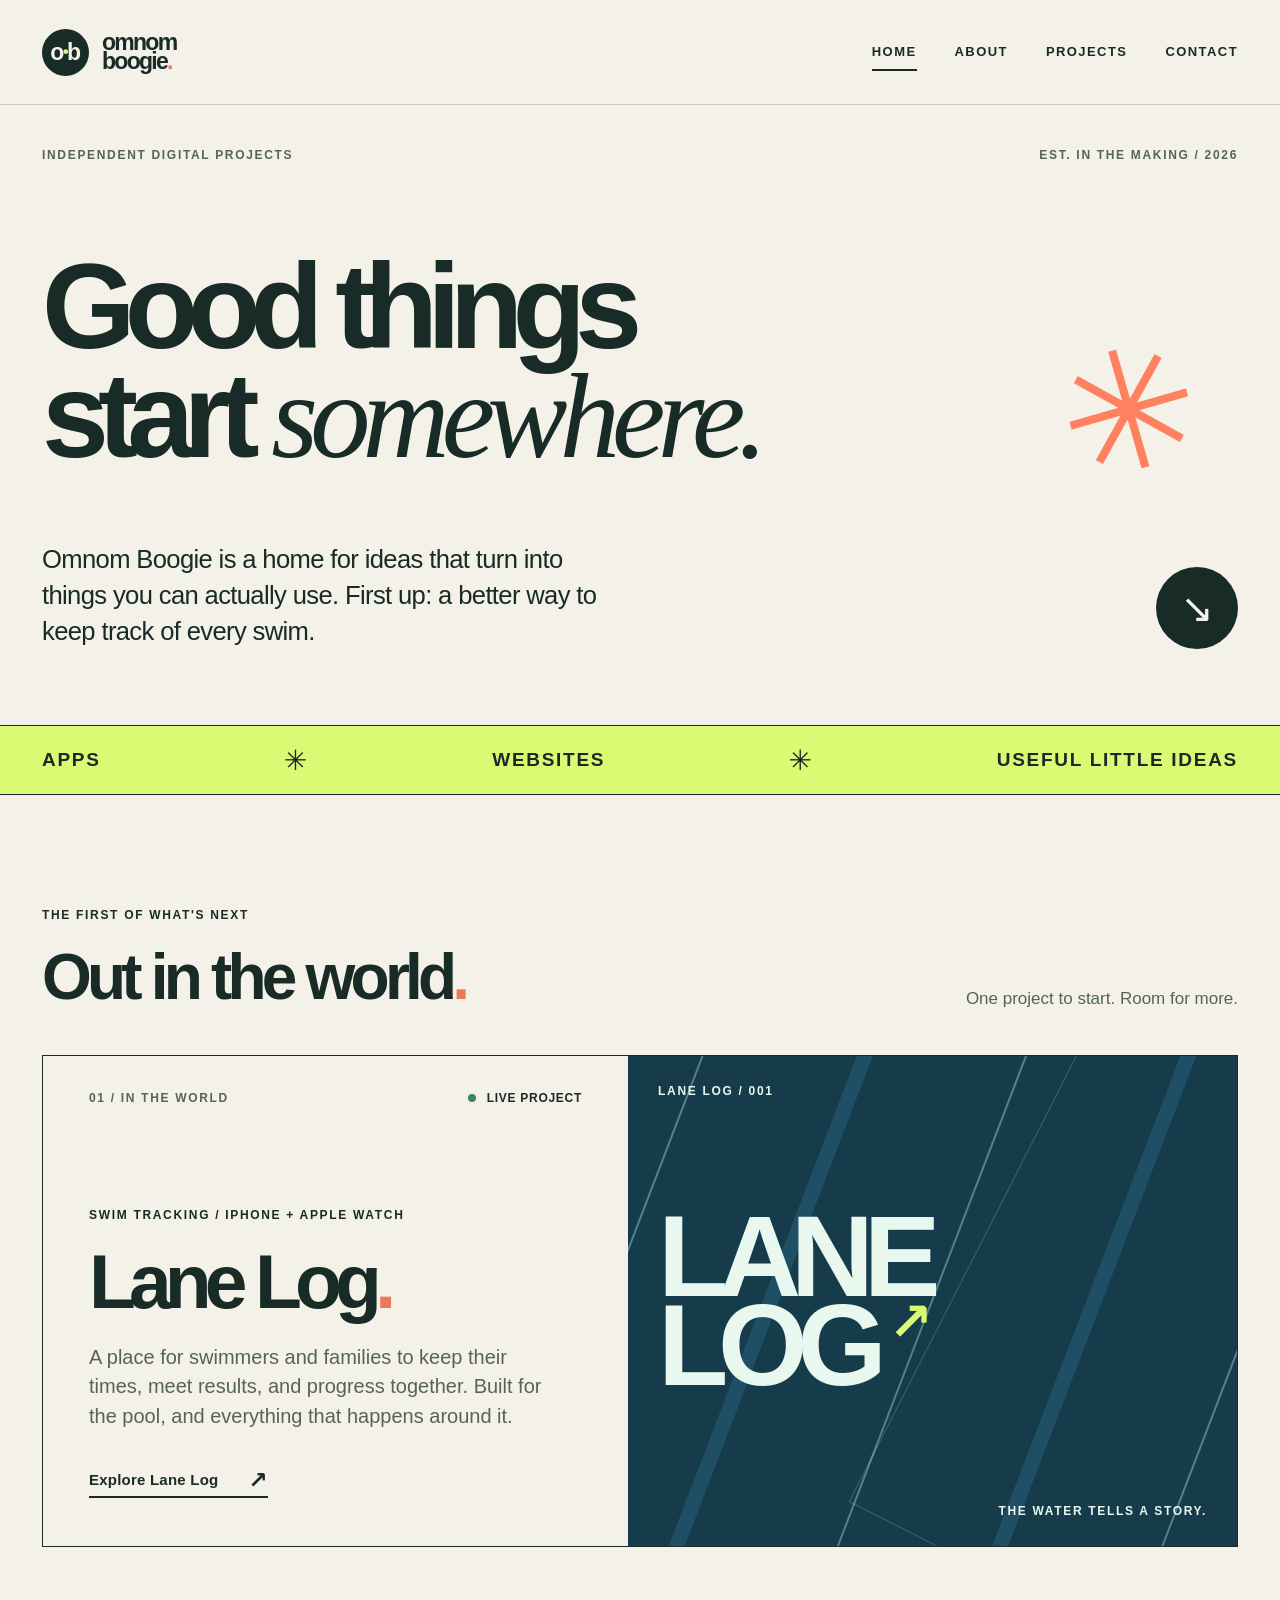
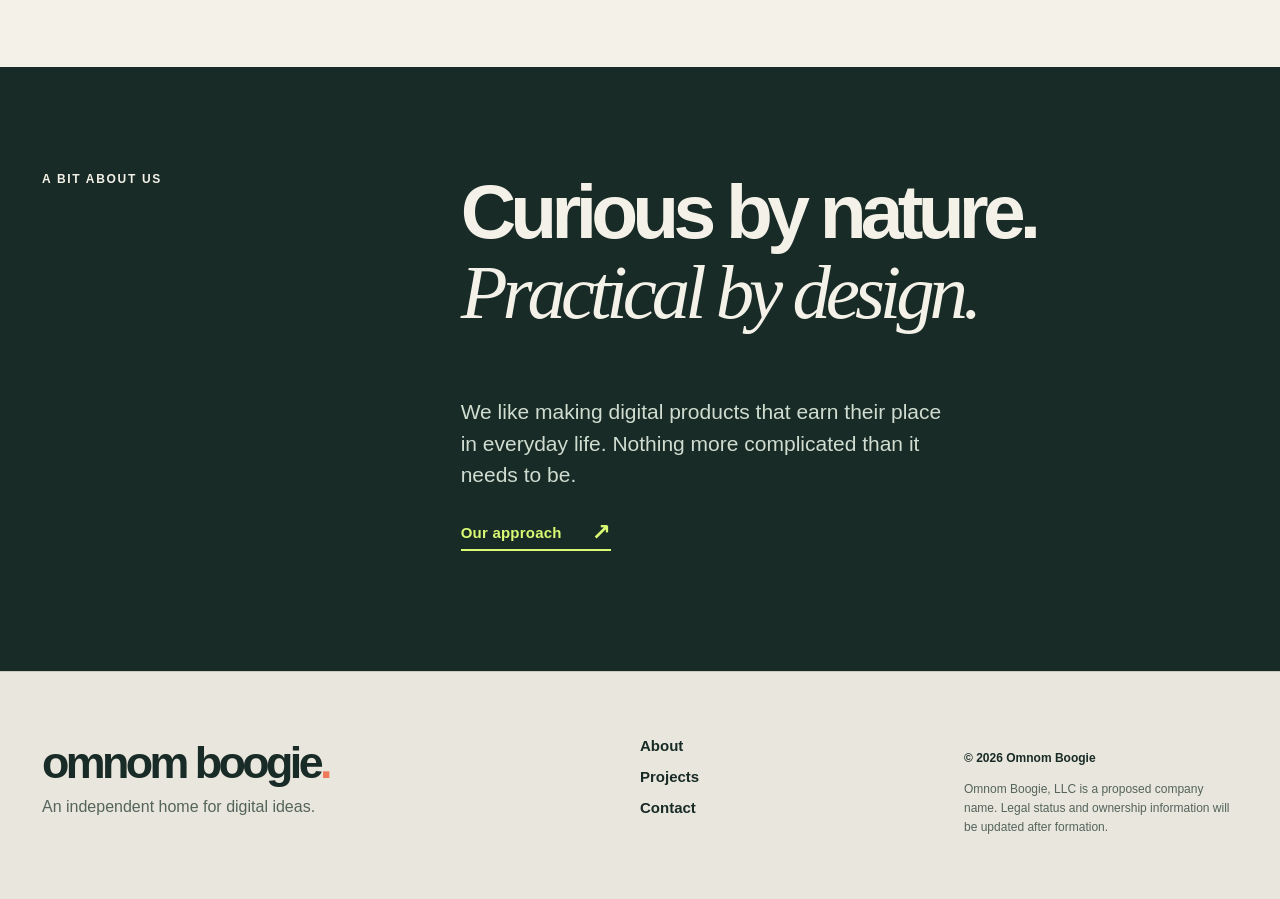
==== index.html @ baf91707 "Add files via upload" ====
<!doctype html>
<html lang="en"><head><meta charset="utf-8"><meta name="viewport" content="width=device-width, initial-scale=1"><meta name="theme-color" content="#f4f1e9"><meta name="description" content="Meet Omnom Boogie, an independent home for digital projects, starting with Lane Log."><title>Omnom Boogie — Independent digital projects</title><link rel="stylesheet" href="styles.css"><script src="site.js" defer></script></head><body><a class="skip" href="#main">Skip to content</a><header class="site-header"><div class="shell header-bar"><a class="brand" href="index.html" aria-label="Omnom Boogie home"><span class="brand-glyph" aria-hidden="true">o<span>•</span>b</span><span class="brand-name">omnom<br>boogie<span class="brand-dot">.</span></span></a><button class="menu-button" type="button" aria-controls="main-nav" aria-expanded="false">Menu <span aria-hidden="true">+</span></button><nav class="nav" id="main-nav" aria-label="Main navigation"><a href="index.html" aria-current="page">Home</a><a href="about.html">About</a><a href="projects.html">Projects</a><a href="contact.html">Contact</a></nav></div></header><main id="main"><section class="home-hero shell"><div class="hero-topline"><span>INDEPENDENT DIGITAL PROJECTS</span><span>EST. IN THE MAKING / 2026</span></div><div class="hero-title"><h1>Good things<br>start <em>somewhere.</em></h1><div class="hero-star" aria-hidden="true">✳</div></div><div class="hero-bottom"><p>Omnom Boogie is a home for ideas that turn into things you can actually use. First up: a better way to keep track of every swim.</p><a class="round-link" href="projects.html" aria-label="See our projects"><span aria-hidden="true">↘</span></a></div></section><section class="ticker" aria-label="What we make"><div class="shell"><span>APPS</span><span class="ticker-mark">✳</span><span>WEBSITES</span><span class="ticker-mark">✳</span><span>USEFUL LITTLE IDEAS</span></div></section><section class="section shell" id="work"><div class="section-heading"><div><p class="small-label">THE FIRST OF WHAT'S NEXT</p><h2>Out in the world<span class="period">.</span></h2></div><p>One project to start. Room for more.</p></div><article class="feature"><div class="feature-copy"><div class="feature-top"><span class="index">01 / IN THE WORLD</span><span class="status"><span class="status-dot"></span> Live project</span></div><div><p class="small-label">SWIM TRACKING / IPHONE + APPLE WATCH</p><h3>Lane Log<span class="period">.</span></h3><p class="feature-description">A place for swimmers and families to keep their times, meet results, and progress together. Built for the pool, and everything that happens around it.</p><a class="arrow-link" href="https://www.mylanelog.com/" target="_blank" rel="noopener noreferrer">Explore Lane Log <span aria-hidden="true">↗</span></a></div></div><div class="lane-art" role="img" aria-label="Graphic placeholder for Lane Log branding, to be replaced by the approved artwork"><span class="art-top">LANE LOG / 001</span><div class="lane-stripes" aria-hidden="true"><i></i><i></i><i></i><i></i><i></i></div><div class="lane-art-title">LANE<br>LOG<span>↗</span></div><span class="art-bottom">THE WATER TELLS A STORY.</span></div></article></section><section class="outro"><div class="shell outro-layout"><p class="small-label">A BIT ABOUT US</p><h2>Curious by nature.<br><em>Practical by design.</em></h2><div><p>We like making digital products that earn their place in everyday life. Nothing more complicated than it needs to be.</p><a class="arrow-link" href="about.html">Our approach <span aria-hidden="true">↗</span></a></div></div></section></main><footer class="site-footer"><div class="shell footer-grid"><div><p class="footer-wordmark">omnom boogie<span>.</span></p><p class="footer-small">An independent home for digital ideas.</p></div><div class="footer-links"><a href="about.html">About</a><a href="projects.html">Projects</a><a href="contact.html">Contact</a></div><div class="footer-meta"><p>© <span data-year>2026</span> Omnom Boogie</p><p>Omnom Boogie, LLC is a proposed company name. Legal status and ownership information will be updated after formation.</p></div></div></footer></body></html>
---- styles.css ----
/* Omnom Boogie / editorial system. No external fonts, dependencies, trackers, or services. */
:root{--bg:#f4f1e9;--ink:#182b26;--muted:#54645a;--acid:#dbfa74;--orange:#ff8160;--line:#c9c9bc;--sea:#163b4b}*{box-sizing:border-box}html{scroll-behavior:smooth}body{margin:0;background:var(--bg);color:var(--ink);font-family:Arial,Helvetica,system-ui,sans-serif;-webkit-font-smoothing:antialiased}a{color:inherit;text-decoration:none}button{font:inherit}a:focus-visible,button:focus-visible{outline:3px solid #b14d31;outline-offset:5px}.shell{width:min(1280px,calc(100% - 84px));margin:auto}.skip{position:absolute;left:-9999px;top:0;background:var(--acid);z-index:100;padding:12px}.skip:focus{left:12px}.site-header{border-bottom:1px solid var(--line)}.header-bar{min-height:104px;display:flex;align-items:center;justify-content:space-between}.brand{display:flex;align-items:center;gap:13px}.brand-glyph{width:47px;height:47px;display:flex;align-items:center;justify-content:center;position:relative;background:var(--ink);border-radius:50%;color:var(--bg);font-size:23px;font-weight:900;letter-spacing:-.19em;padding-right:4px}.brand-glyph span{font-size:16px;color:var(--acid);margin:0 3px}.brand-name{font-size:23px;line-height:.81;letter-spacing:-.075em;font-weight:900}.brand-dot,.period{color:#ed795a}.nav{display:flex;align-items:center;gap:38px}.nav a{font-size:13px;text-transform:uppercase;letter-spacing:.11em;font-weight:800;padding:10px 0;border-bottom:2px solid transparent}.nav a:hover,.nav a[aria-current=page]{border-color:var(--ink)}.menu-button{display:none}.small-label,.index,.hero-topline,.art-top,.art-bottom{font-size:12px;letter-spacing:.14em;font-weight:800;text-transform:uppercase}.small-label{margin:0 0 23px}.index{color:var(--muted)}.home-hero{padding:43px 0 76px}.hero-topline{display:flex;justify-content:space-between;gap:10px;color:var(--muted)}.hero-title{display:flex;position:relative;align-items:end;justify-content:space-between;margin:90px 0 70px}.hero-title h1{font-weight:900;font-size:clamp(64px,9.4vw,156px);letter-spacing:-.09em;line-height:.91;margin:0}.hero-title em,.inner-hero em,.outro em,.quote-band em{font-family:Georgia,'Times New Roman',serif;font-weight:400;letter-spacing:-.065em}.hero-star{font-size:clamp(95px,13vw,210px);color:var(--orange);transform:rotate(-16deg);line-height:.7;padding:0 3vw 7px 0}.hero-bottom{display:flex;justify-content:space-between;align-items:end;gap:36px}.hero-bottom p{max-width:590px;font-size:clamp(18px,2vw,26px);letter-spacing:-.025em;line-height:1.4;margin:0}.round-link{background:var(--ink);color:var(--bg);border-radius:50%;width:82px;height:82px;display:grid;place-items:center;font-size:40px;flex:none;transition:transform .2s}.round-link:hover{transform:rotate(-45deg)}.ticker{background:var(--acid);border-block:1px solid var(--ink)}.ticker .shell{display:flex;align-items:center;justify-content:space-between;gap:20px;padding:23px 0;font-size:clamp(12px,1.5vw,19px);letter-spacing:.09em;font-weight:900}.ticker-mark{font-size:28px;line-height:.7}.section{padding-top:113px;padding-bottom:120px}.section-heading{display:flex;justify-content:space-between;align-items:end;margin-bottom:46px;gap:32px}.section-heading h2,.split-copy h2,.contact-layout h2{font-size:clamp(42px,5vw,74px);line-height:1;letter-spacing:-.075em;margin:0;font-weight:900}.section-heading>p{color:var(--muted);font-size:17px;margin:0}.feature{display:grid;grid-template-columns:49% 51%;border:1px solid var(--ink);min-height:490px}.feature-copy{display:flex;flex-direction:column;justify-content:space-between;padding:35px 46px 48px}.feature-top{display:flex;justify-content:space-between;gap:15px;align-items:center}.status{font-size:12px;font-weight:800;text-transform:uppercase;letter-spacing:.06em;white-space:nowrap}.status-dot{display:inline-block;width:8px;height:8px;border-radius:50%;background:#3d8460;margin-right:7px}.feature h3{font-size:clamp(58px,6vw,95px);letter-spacing:-.09em;line-height:.96;margin:0}.feature-description{max-width:460px;color:var(--muted);font-size:20px;line-height:1.48;margin:24px 0 40px}.arrow-link{display:inline-flex;align-items:center;gap:30px;font-size:15px;font-weight:900;letter-spacing:.015em;padding-bottom:8px;border-bottom:2px solid currentColor}.arrow-link span{font-size:23px;line-height:.7}.arrow-link:hover{gap:38px}.lane-art{position:relative;background:var(--sea);color:#e9f8ee;overflow:hidden;min-height:490px;padding:28px 30px;display:flex;flex-direction:column;justify-content:space-between}.lane-art:after{content:'';position:absolute;top:-30%;right:-35%;width:75%;height:150%;border:1px solid #ffffff30;transform:rotate(27deg)}.art-top,.art-bottom{z-index:2;position:relative}.art-bottom{align-self:flex-end}.lane-stripes{position:absolute;inset:-100px -70px;transform:rotate(21deg);display:flex;justify-content:space-around}.lane-stripes i{width:2px;background:#9acdd777}.lane-stripes i:nth-child(2),.lane-stripes i:nth-child(4){width:15px;background:#29637b88}.lane-art-title{font-weight:900;position:relative;z-index:2;line-height:.78;font-size:clamp(80px,9vw,160px);letter-spacing:-.09em}.lane-art-title span{font-size:.46em;vertical-align:top;color:var(--acid);margin-left:12px}.outro{background:var(--ink);color:var(--bg);padding:105px 0 120px}.outro-layout{display:grid;grid-template-columns:1fr 2fr;gap:30px}.outro-layout>h2{grid-column:2;font-size:clamp(46px,6vw,90px);letter-spacing:-.075em;line-height:1.04;margin:0}.outro-layout>div{grid-column:2;max-width:490px;margin-top:12px}.outro-layout>div p{font-size:21px;line-height:1.5;color:#d0dcd0}.outro-layout .arrow-link{color:var(--acid);margin-top:12px}.inner-hero{padding:104px 0 112px}.inner-hero h1{font-size:clamp(64px,8.2vw,134px);letter-spacing:-.09em;line-height:.99;margin:0;max-width:1100px}.inner-lead{font-size:clamp(21px,2.2vw,30px);line-height:1.4;max-width:750px;margin:52px 0 0;color:var(--muted)}.rule-top{border-top:1px solid var(--line)}.split-copy{display:grid;grid-template-columns:1fr 1fr;gap:80px}.split-copy h2{margin-top:35px}.prose p,.contact-body>p{font-size:22px;line-height:1.55;margin:0 0 26px}.quote-band{background:var(--acid);padding:100px 0}.quote-band .shell{display:flex;align-items:end;justify-content:space-between;gap:25px}.quote-band p{font-size:clamp(42px,6.5vw,95px);font-weight:900;line-height:1.05;letter-spacing:-.07em;margin:0}.next-note{display:flex;justify-content:space-between;gap:30px;padding:43px 0 0}.next-note p{font-size:19px;line-height:1.45;max-width:550px;margin:0;color:var(--muted)}.contact-layout{display:grid;grid-template-columns:1fr 1fr;gap:80px}.contact-layout h2{margin-top:40px}.support-block{border-top:1px solid var(--line);margin-top:70px;padding-top:35px}.support-block p{font-size:18px;line-height:1.55;color:var(--muted);max-width:460px}.site-footer{background:#e9e6dd;padding:65px 0 50px;border-top:1px solid var(--line)}.footer-grid{display:grid;grid-template-columns:2fr 1fr 1fr;gap:50px}.footer-wordmark{font-size:clamp(32px,3.5vw,50px);font-weight:900;letter-spacing:-.08em;margin:0}.footer-wordmark span{color:#ed795a}.footer-small{color:var(--muted);margin-top:10px}.footer-links{display:flex;flex-direction:column;gap:14px;font-size:15px;font-weight:800}.footer-links a:hover{text-decoration:underline}.footer-meta{font-size:12px;color:var(--muted);line-height:1.6}.footer-meta p:first-child{color:var(--ink);font-weight:800}@media(max-width:900px){.shell{width:calc(100% - 44px)}.hero-title{margin:75px 0 55px}.hero-star{font-size:100px}.feature{grid-template-columns:1fr}.lane-art{min-height:410px}.feature-copy{min-height:380px}.split-copy,.contact-layout{gap:35px}}@media(max-width:650px){.header-bar{min-height:78px;flex-wrap:wrap}.brand-glyph{width:36px;height:36px;font-size:18px}.brand-name{font-size:19px}.menu-button{display:flex;gap:12px;align-items:center;background:transparent;border:1px solid var(--line);border-radius:0;padding:10px 12px;font-size:13px;text-transform:uppercase;letter-spacing:.1em;font-weight:800}.nav{display:none;flex-basis:100%;flex-direction:column;align-items:stretch;gap:0;padding:5px 0 20px}.nav.open{display:flex}.nav a{padding:14px 0;border-bottom:1px solid var(--line)}.hero-topline{font-size:9px}.home-hero{padding:30px 0 52px}.hero-title{margin:72px 0 42px}.hero-title h1{font-size:clamp(54px,12.2vw,85px)}.hero-star{font-size:65px;position:absolute;right:0;top:-58px}.hero-bottom p{font-size:18px}.round-link{width:55px;height:55px;font-size:29px}.ticker .shell{gap:8px;padding:17px 0;font-size:9px}.ticker-mark{font-size:18px}.section{padding:75px 0 80px}.section-heading{display:block;margin-bottom:30px}.section-heading>p{margin-top:15px}.feature-copy{padding:27px 25px;min-height:390px}.feature-top{gap:8px}.index,.status,.small-label{font-size:10px}.feature h3{font-size:67px}.feature-description{font-size:18px}.lane-art{min-height:340px;padding:22px}.lane-art-title{font-size:90px}.outro{padding:70px 0 85px}.outro-layout{display:block}.outro-layout h2{margin:30px 0}.outro-layout>div p{font-size:18px}.inner-hero{padding:73px 0 85px}.inner-hero h1{font-size:clamp(53px,11vw,85px)}.inner-lead{margin-top:35px;font-size:20px}.split-copy,.contact-layout{display:block}.prose,.contact-body{margin-top:40px}.prose p,.contact-body>p{font-size:19px}.quote-band{padding:70px 0}.quote-band .shell{display:block}.quote-band .arrow-link{margin-top:30px}.next-note{display:block}.next-note p{margin-top:18px}.support-block{margin-top:42px}.footer-grid{grid-template-columns:1fr 1fr;gap:30px}.footer-grid>div:first-child{grid-column:1/-1}.footer-meta{grid-column:1/-1}}@media(prefers-reduced-motion:reduce){html{scroll-behavior:auto}*,*:before,*:after{transition:none!important}}
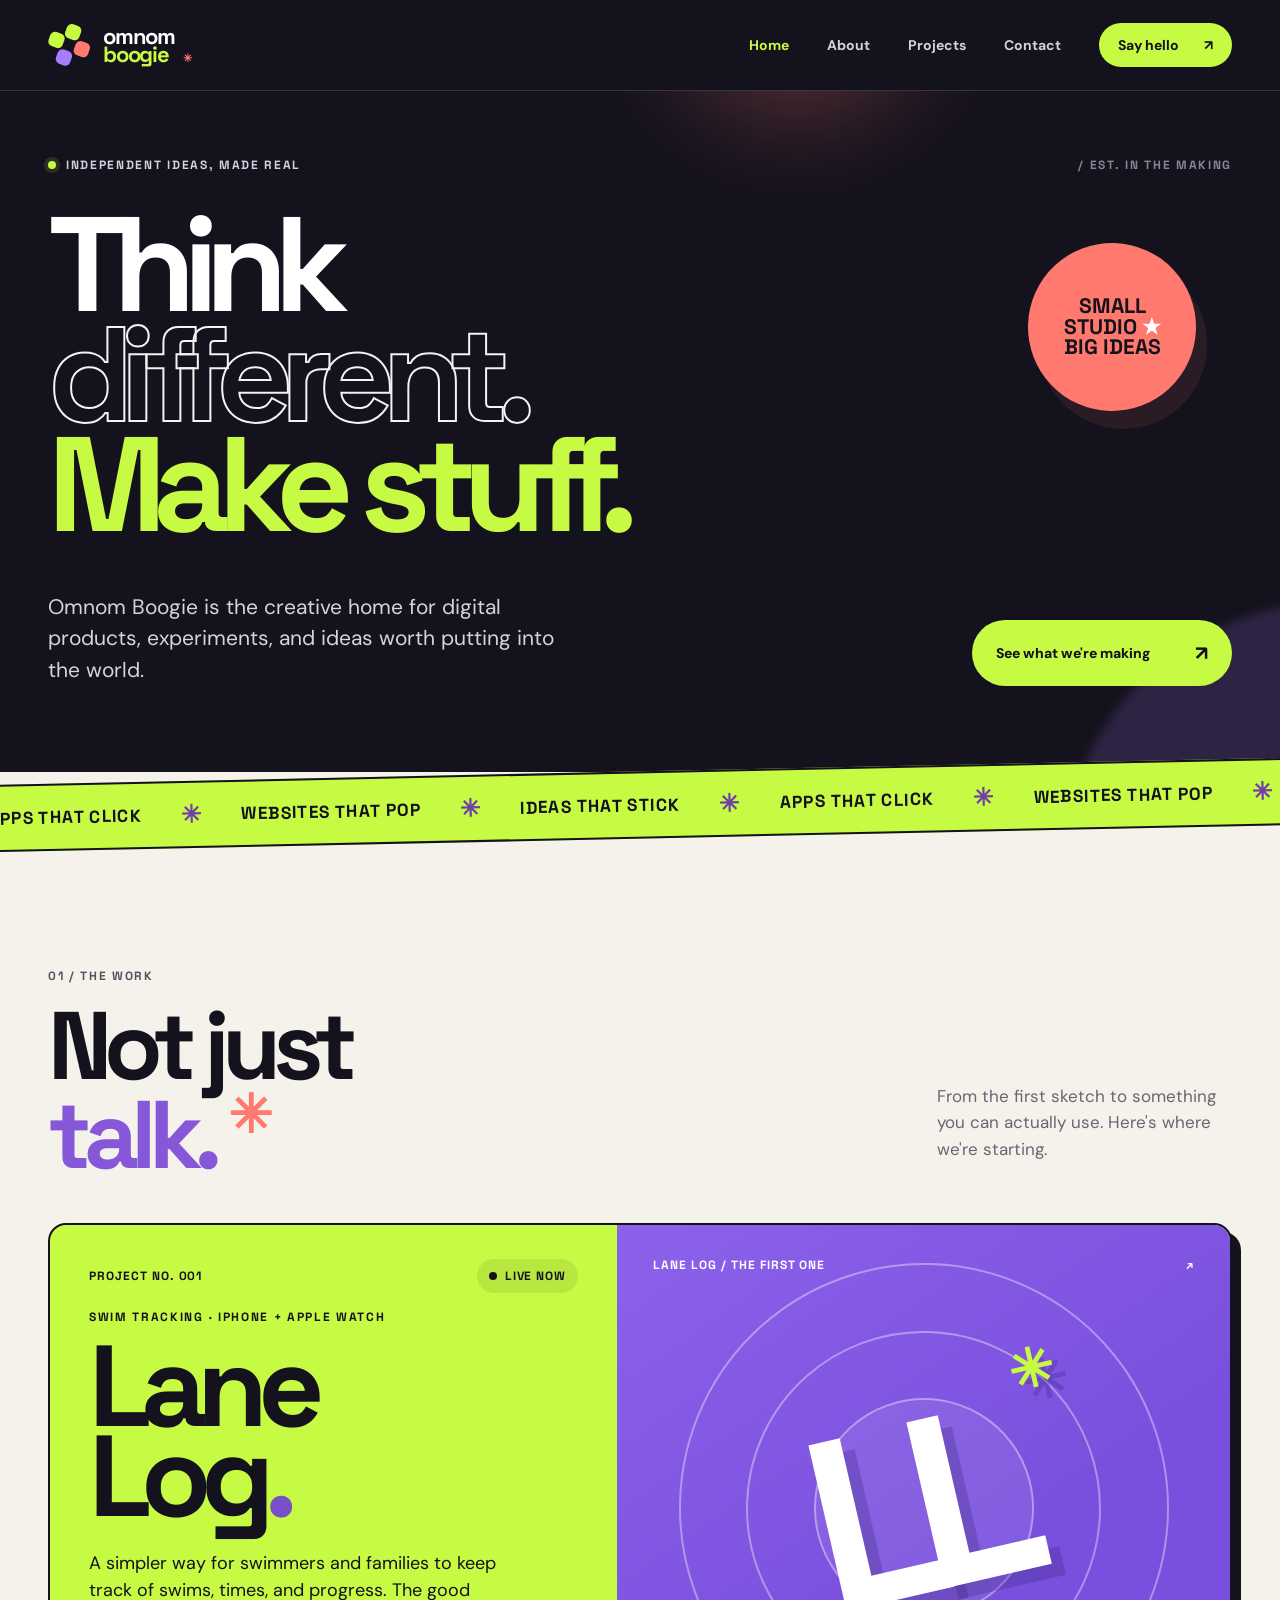
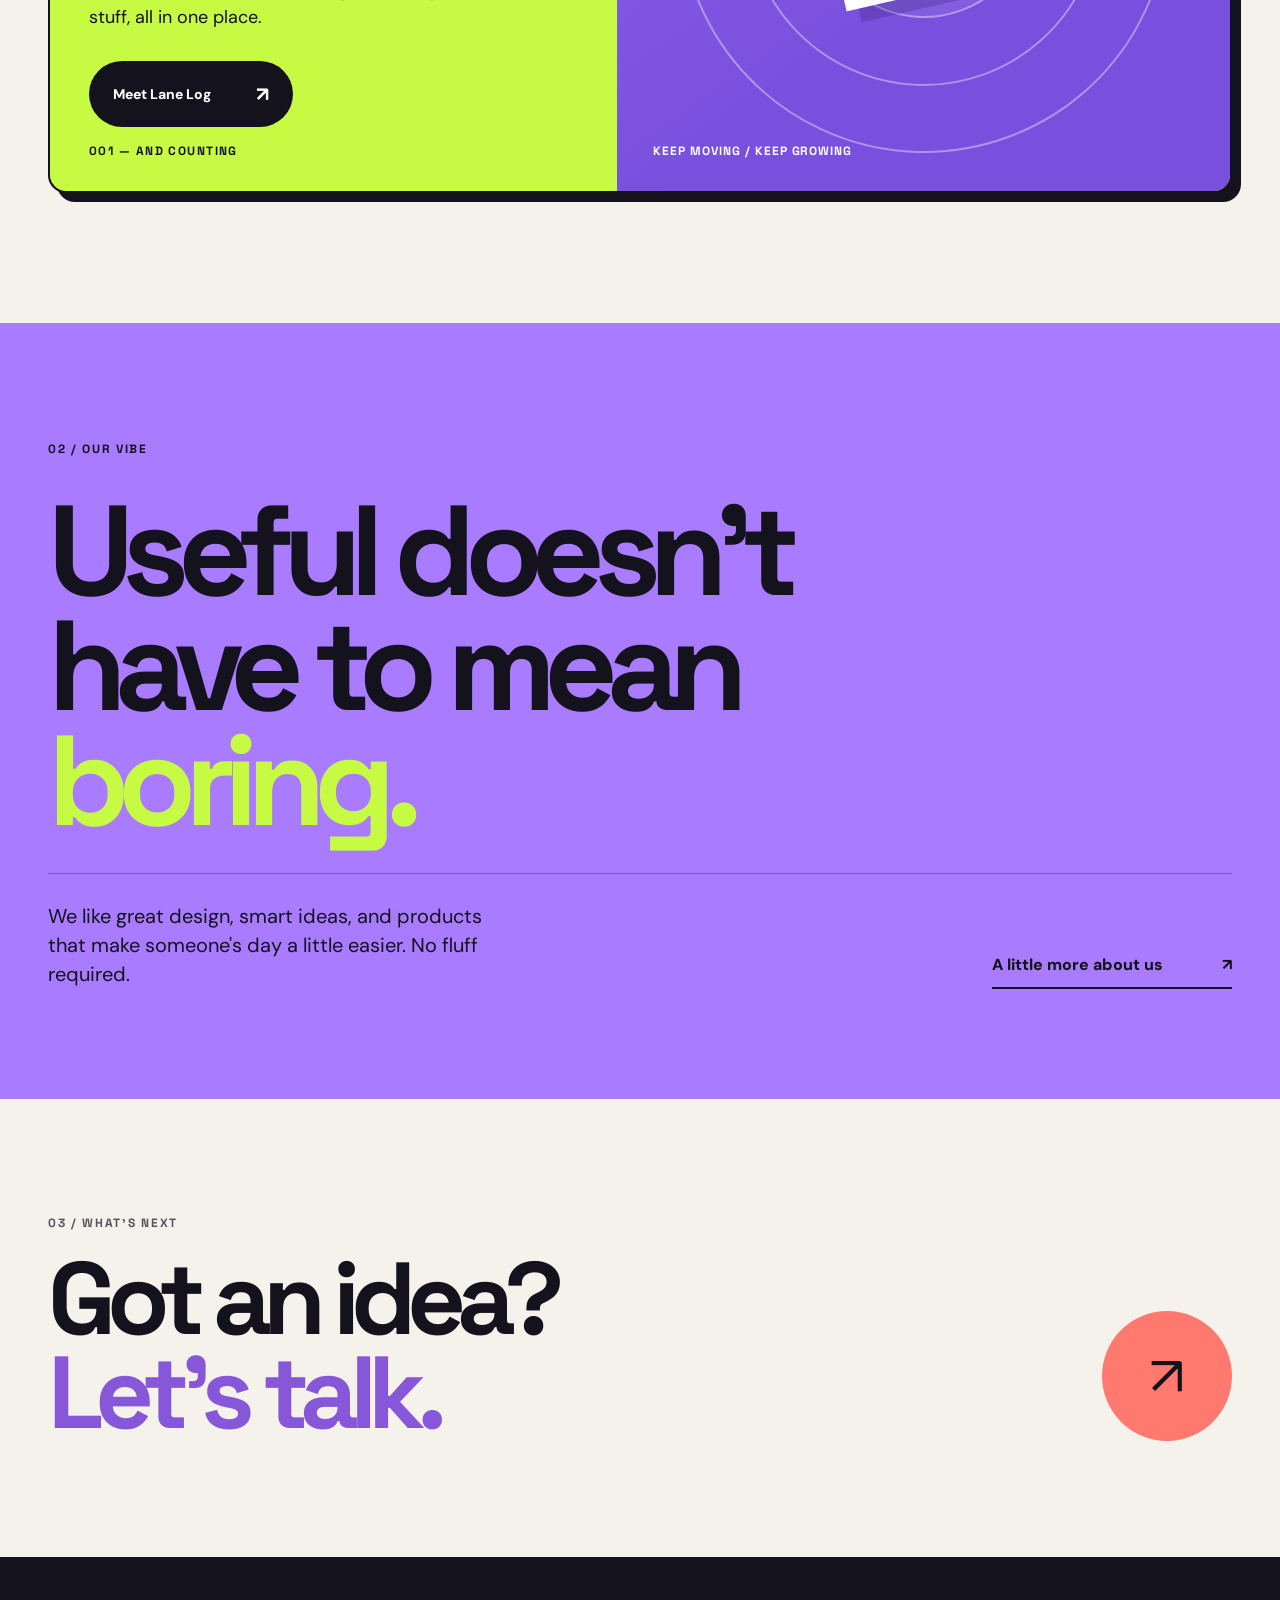
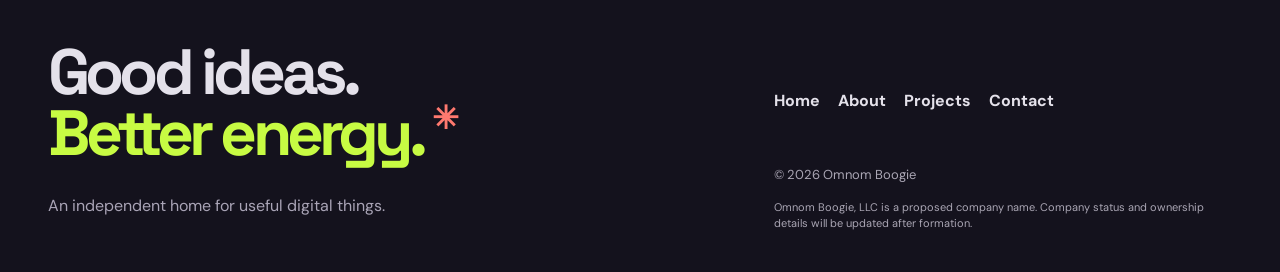
==== commit 0da0955d: "Add files via upload" ====
--- a/index.html
+++ b/index.html
@@ -1,2 +1,9 @@
 <!doctype html>
-<html lang="en"><head><meta charset="utf-8"><meta name="viewport" content="width=device-width, initial-scale=1"><meta name="theme-color" content="#f4f1e9"><meta name="description" content="Meet Omnom Boogie, an independent home for digital projects, starting with Lane Log."><title>Omnom Boogie — Independent digital projects</title><link rel="stylesheet" href="styles.css"><script src="site.js" defer></script></head><body><a class="skip" href="#main">Skip to content</a><header class="site-header"><div class="shell header-bar"><a class="brand" href="index.html" aria-label="Omnom Boogie home"><span class="brand-glyph" aria-hidden="true">o<span>•</span>b</span><span class="brand-name">omnom<br>boogie<span class="brand-dot">.</span></span></a><button class="menu-button" type="button" aria-controls="main-nav" aria-expanded="false">Menu <span aria-hidden="true">+</span></button><nav class="nav" id="main-nav" aria-label="Main navigation"><a href="index.html" aria-current="page">Home</a><a href="about.html">About</a><a href="projects.html">Projects</a><a href="contact.html">Contact</a></nav></div></header><main id="main"><section class="home-hero shell"><div class="hero-topline"><span>INDEPENDENT DIGITAL PROJECTS</span><span>EST. IN THE MAKING / 2026</span></div><div class="hero-title"><h1>Good things<br>start <em>somewhere.</em></h1><div class="hero-star" aria-hidden="true">✳</div></div><div class="hero-bottom"><p>Omnom Boogie is a home for ideas that turn into things you can actually use. First up: a better way to keep track of every swim.</p><a class="round-link" href="projects.html" aria-label="See our projects"><span aria-hidden="true">↘</span></a></div></section><section class="ticker" aria-label="What we make"><div class="shell"><span>APPS</span><span class="ticker-mark">✳</span><span>WEBSITES</span><span class="ticker-mark">✳</span><span>USEFUL LITTLE IDEAS</span></div></section><section class="section shell" id="work"><div class="section-heading"><div><p class="small-label">THE FIRST OF WHAT'S NEXT</p><h2>Out in the world<span class="period">.</span></h2></div><p>One project to start. Room for more.</p></div><article class="feature"><div class="feature-copy"><div class="feature-top"><span class="index">01 / IN THE WORLD</span><span class="status"><span class="status-dot"></span> Live project</span></div><div><p class="small-label">SWIM TRACKING / IPHONE + APPLE WATCH</p><h3>Lane Log<span class="period">.</span></h3><p class="feature-description">A place for swimmers and families to keep their times, meet results, and progress together. Built for the pool, and everything that happens around it.</p><a class="arrow-link" href="https://www.mylanelog.com/" target="_blank" rel="noopener noreferrer">Explore Lane Log <span aria-hidden="true">↗</span></a></div></div><div class="lane-art" role="img" aria-label="Graphic placeholder for Lane Log branding, to be replaced by the approved artwork"><span class="art-top">LANE LOG / 001</span><div class="lane-stripes" aria-hidden="true"><i></i><i></i><i></i><i></i><i></i></div><div class="lane-art-title">LANE<br>LOG<span>↗</span></div><span class="art-bottom">THE WATER TELLS A STORY.</span></div></article></section><section class="outro"><div class="shell outro-layout"><p class="small-label">A BIT ABOUT US</p><h2>Curious by nature.<br><em>Practical by design.</em></h2><div><p>We like making digital products that earn their place in everyday life. Nothing more complicated than it needs to be.</p><a class="arrow-link" href="about.html">Our approach <span aria-hidden="true">↗</span></a></div></div></section></main><footer class="site-footer"><div class="shell footer-grid"><div><p class="footer-wordmark">omnom boogie<span>.</span></p><p class="footer-small">An independent home for digital ideas.</p></div><div class="footer-links"><a href="about.html">About</a><a href="projects.html">Projects</a><a href="contact.html">Contact</a></div><div class="footer-meta"><p>© <span data-year>2026</span> Omnom Boogie</p><p>Omnom Boogie, LLC is a proposed company name. Legal status and ownership information will be updated after formation.</p></div></div></footer></body></html>+<html lang="en"><head><meta charset="utf-8"><meta name="viewport" content="width=device-width, initial-scale=1"><meta name="theme-color" content="#11101a"><meta name="description" content="Omnom Boogie is an independent home for digital products and projects. Meet Lane Log and see what comes next."><meta property="og:type" content="website"><meta property="og:title" content="Good ideas. Better energy."><meta property="og:description" content="Omnom Boogie is an independent home for digital products and projects. Meet Lane Log and see what comes next."><title>Good ideas. Better energy. | Omnom Boogie</title><link rel="icon" href="assets/favicon.svg" type="image/svg+xml"><link rel="stylesheet" href="styles.css"><script src="site.js" defer></script></head>
+<body><a class="skip" href="#main">Skip to content</a><header class="site-header"><div class="wrap nav-wrap"><a class="brand" href="index.html" aria-label="Omnom Boogie home"><span class="brand-symbol" aria-hidden="true"><span></span><span></span><span></span><span></span></span><span class="brand-text">omnom<span>boogie</span><b>✳</b></span></a><button class="menu-toggle" aria-expanded="false" aria-controls="nav" type="button"><span class="menu-label">Menu</span><span class="menu-glyph" aria-hidden="true">☰</span></button><nav class="nav" id="nav" aria-label="Main navigation"><a href="index.html" aria-current="page">Home</a><a href="about.html">About</a><a href="projects.html">Projects</a><a href="contact.html">Contact</a><a class="nav-contact" href="contact.html">Say hello <span aria-hidden="true">↗</span></a></nav></div></header>
+<main id="main"><section class="hero"><div class="wrap hero-inner"><div class="eyebrow light"><span class="signal"></span> INDEPENDENT IDEAS, MADE REAL <span class="eyebrow-right">/ EST. IN THE MAKING</span></div><div class="hero-headline"><h1>Think<br><span class="outline">different.</span><br><span class="pop-text">Make stuff.</span></h1><div class="hero-sticker" aria-hidden="true"><div>SMALL<br>STUDIO<span>★</span><br>BIG IDEAS</div></div></div><div class="hero-bottom"><p>Omnom Boogie is the creative home for digital products, experiments, and ideas worth putting into the world.</p><a class="pill-button lime" href="projects.html">See what we're making <span aria-hidden="true">↗</span></a></div></div><div class="hero-shape shape-one" aria-hidden="true"></div><div class="hero-shape shape-two" aria-hidden="true"></div></section>
+<div class="marquee" aria-label="Apps, websites, and ideas with personality"><div class="marquee-track" aria-hidden="true">APPS THAT CLICK <span>✳</span> WEBSITES THAT POP <span>✳</span> IDEAS THAT STICK <span>✳</span> APPS THAT CLICK <span>✳</span> WEBSITES THAT POP <span>✳</span> IDEAS THAT STICK <span>✳</span></div></div>
+<section class="work-section wrap" id="work"><div class="section-top"><div><p class="eyebrow dark">01 / THE WORK</p><h2>Not just<br><em>talk.</em> <span class="asterisk">✳</span></h2></div><p>From the first sketch to something you can actually use. Here's where we're starting.</p></div><article class="project-feature"><div class="project-detail"><div class="feature-meta"><span>PROJECT NO. 001</span><span class="live-dot">LIVE NOW</span></div><div class="project-main"><p class="eyebrow">SWIM TRACKING · IPHONE + APPLE WATCH</p><h3>Lane<br>Log<span class="dot">.</span></h3><p>A simpler way for swimmers and families to keep track of swims, times, and progress. The good stuff, all in one place.</p><a class="pill-button black" href="https://www.mylanelog.com/" target="_blank" rel="noopener noreferrer">Meet Lane Log <span aria-hidden="true">↗</span></a></div><div class="project-counter">001 — AND COUNTING</div></div><div class="project-visual" aria-label="Decorative Lane Log showcase artwork"><div class="visual-top"><span>LANE LOG / THE FIRST ONE</span><span>↗</span></div><div class="water-ring ring-a"></div><div class="water-ring ring-b"></div><div class="water-ring ring-c"></div><div class="lane-monogram">LL<span>✳</span></div><div class="visual-bottom">KEEP MOVING / KEEP GROWING</div></div></article></section>
+<section class="statement"><div class="wrap statement-grid"><p class="eyebrow">02 / OUR VIBE</p><h2>Useful doesn't<br>have to mean<br><span>boring.</span></h2><div class="statement-bottom"><p>We like great design, smart ideas, and products that make someone's day a little easier. No fluff required.</p><a class="text-link" href="about.html">A little more about us <span aria-hidden="true">↗</span></a></div></div></section>
+<section class="contact-strip wrap"><div><p class="eyebrow dark">03 / WHAT'S NEXT</p><h2>Got an idea?<br><em>Let's talk.</em></h2></div><a class="round-cta" href="contact.html" aria-label="Go to contact page">↗</a></section></main>
+<footer class="footer"><div class="wrap footer-inner"><div><a class="footer-brand" href="index.html">Good ideas.<br><i>Better energy.</i> <span>✳</span></a><p class="foot-note">An independent home for useful digital things.</p></div><div class="footer-right"><div class="footer-links"><a href="index.html">Home</a><a href="about.html">About</a><a href="projects.html">Projects</a><a href="contact.html">Contact</a></div><p>© <span data-year>2026</span> Omnom Boogie</p><p class="legal-note">Omnom Boogie, LLC is a proposed company name. Company status and ownership details will be updated after formation.</p></div></div></footer></body></html>
--- a/styles.css
+++ b/styles.css
@@ -1,2 +1,5 @@
-/* Omnom Boogie / editorial system. No external fonts, dependencies, trackers, or services. */
-:root{--bg:#f4f1e9;--ink:#182b26;--muted:#54645a;--acid:#dbfa74;--orange:#ff8160;--line:#c9c9bc;--sea:#163b4b}*{box-sizing:border-box}html{scroll-behavior:smooth}body{margin:0;background:var(--bg);color:var(--ink);font-family:Arial,Helvetica,system-ui,sans-serif;-webkit-font-smoothing:antialiased}a{color:inherit;text-decoration:none}button{font:inherit}a:focus-visible,button:focus-visible{outline:3px solid #b14d31;outline-offset:5px}.shell{width:min(1280px,calc(100% - 84px));margin:auto}.skip{position:absolute;left:-9999px;top:0;background:var(--acid);z-index:100;padding:12px}.skip:focus{left:12px}.site-header{border-bottom:1px solid var(--line)}.header-bar{min-height:104px;display:flex;align-items:center;justify-content:space-between}.brand{display:flex;align-items:center;gap:13px}.brand-glyph{width:47px;height:47px;display:flex;align-items:center;justify-content:center;position:relative;background:var(--ink);border-radius:50%;color:var(--bg);font-size:23px;font-weight:900;letter-spacing:-.19em;padding-right:4px}.brand-glyph span{font-size:16px;color:var(--acid);margin:0 3px}.brand-name{font-size:23px;line-height:.81;letter-spacing:-.075em;font-weight:900}.brand-dot,.period{color:#ed795a}.nav{display:flex;align-items:center;gap:38px}.nav a{font-size:13px;text-transform:uppercase;letter-spacing:.11em;font-weight:800;padding:10px 0;border-bottom:2px solid transparent}.nav a:hover,.nav a[aria-current=page]{border-color:var(--ink)}.menu-button{display:none}.small-label,.index,.hero-topline,.art-top,.art-bottom{font-size:12px;letter-spacing:.14em;font-weight:800;text-transform:uppercase}.small-label{margin:0 0 23px}.index{color:var(--muted)}.home-hero{padding:43px 0 76px}.hero-topline{display:flex;justify-content:space-between;gap:10px;color:var(--muted)}.hero-title{display:flex;position:relative;align-items:end;justify-content:space-between;margin:90px 0 70px}.hero-title h1{font-weight:900;font-size:clamp(64px,9.4vw,156px);letter-spacing:-.09em;line-height:.91;margin:0}.hero-title em,.inner-hero em,.outro em,.quote-band em{font-family:Georgia,'Times New Roman',serif;font-weight:400;letter-spacing:-.065em}.hero-star{font-size:clamp(95px,13vw,210px);color:var(--orange);transform:rotate(-16deg);line-height:.7;padding:0 3vw 7px 0}.hero-bottom{display:flex;justify-content:space-between;align-items:end;gap:36px}.hero-bottom p{max-width:590px;font-size:clamp(18px,2vw,26px);letter-spacing:-.025em;line-height:1.4;margin:0}.round-link{background:var(--ink);color:var(--bg);border-radius:50%;width:82px;height:82px;display:grid;place-items:center;font-size:40px;flex:none;transition:transform .2s}.round-link:hover{transform:rotate(-45deg)}.ticker{background:var(--acid);border-block:1px solid var(--ink)}.ticker .shell{display:flex;align-items:center;justify-content:space-between;gap:20px;padding:23px 0;font-size:clamp(12px,1.5vw,19px);letter-spacing:.09em;font-weight:900}.ticker-mark{font-size:28px;line-height:.7}.section{padding-top:113px;padding-bottom:120px}.section-heading{display:flex;justify-content:space-between;align-items:end;margin-bottom:46px;gap:32px}.section-heading h2,.split-copy h2,.contact-layout h2{font-size:clamp(42px,5vw,74px);line-height:1;letter-spacing:-.075em;margin:0;font-weight:900}.section-heading>p{color:var(--muted);font-size:17px;margin:0}.feature{display:grid;grid-template-columns:49% 51%;border:1px solid var(--ink);min-height:490px}.feature-copy{display:flex;flex-direction:column;justify-content:space-between;padding:35px 46px 48px}.feature-top{display:flex;justify-content:space-between;gap:15px;align-items:center}.status{font-size:12px;font-weight:800;text-transform:uppercase;letter-spacing:.06em;white-space:nowrap}.status-dot{display:inline-block;width:8px;height:8px;border-radius:50%;background:#3d8460;margin-right:7px}.feature h3{font-size:clamp(58px,6vw,95px);letter-spacing:-.09em;line-height:.96;margin:0}.feature-description{max-width:460px;color:var(--muted);font-size:20px;line-height:1.48;margin:24px 0 40px}.arrow-link{display:inline-flex;align-items:center;gap:30px;font-size:15px;font-weight:900;letter-spacing:.015em;padding-bottom:8px;border-bottom:2px solid currentColor}.arrow-link span{font-size:23px;line-height:.7}.arrow-link:hover{gap:38px}.lane-art{position:relative;background:var(--sea);color:#e9f8ee;overflow:hidden;min-height:490px;padding:28px 30px;display:flex;flex-direction:column;justify-content:space-between}.lane-art:after{content:'';position:absolute;top:-30%;right:-35%;width:75%;height:150%;border:1px solid #ffffff30;transform:rotate(27deg)}.art-top,.art-bottom{z-index:2;position:relative}.art-bottom{align-self:flex-end}.lane-stripes{position:absolute;inset:-100px -70px;transform:rotate(21deg);display:flex;justify-content:space-around}.lane-stripes i{width:2px;background:#9acdd777}.lane-stripes i:nth-child(2),.lane-stripes i:nth-child(4){width:15px;background:#29637b88}.lane-art-title{font-weight:900;position:relative;z-index:2;line-height:.78;font-size:clamp(80px,9vw,160px);letter-spacing:-.09em}.lane-art-title span{font-size:.46em;vertical-align:top;color:var(--acid);margin-left:12px}.outro{background:var(--ink);color:var(--bg);padding:105px 0 120px}.outro-layout{display:grid;grid-template-columns:1fr 2fr;gap:30px}.outro-layout>h2{grid-column:2;font-size:clamp(46px,6vw,90px);letter-spacing:-.075em;line-height:1.04;margin:0}.outro-layout>div{grid-column:2;max-width:490px;margin-top:12px}.outro-layout>div p{font-size:21px;line-height:1.5;color:#d0dcd0}.outro-layout .arrow-link{color:var(--acid);margin-top:12px}.inner-hero{padding:104px 0 112px}.inner-hero h1{font-size:clamp(64px,8.2vw,134px);letter-spacing:-.09em;line-height:.99;margin:0;max-width:1100px}.inner-lead{font-size:clamp(21px,2.2vw,30px);line-height:1.4;max-width:750px;margin:52px 0 0;color:var(--muted)}.rule-top{border-top:1px solid var(--line)}.split-copy{display:grid;grid-template-columns:1fr 1fr;gap:80px}.split-copy h2{margin-top:35px}.prose p,.contact-body>p{font-size:22px;line-height:1.55;margin:0 0 26px}.quote-band{background:var(--acid);padding:100px 0}.quote-band .shell{display:flex;align-items:end;justify-content:space-between;gap:25px}.quote-band p{font-size:clamp(42px,6.5vw,95px);font-weight:900;line-height:1.05;letter-spacing:-.07em;margin:0}.next-note{display:flex;justify-content:space-between;gap:30px;padding:43px 0 0}.next-note p{font-size:19px;line-height:1.45;max-width:550px;margin:0;color:var(--muted)}.contact-layout{display:grid;grid-template-columns:1fr 1fr;gap:80px}.contact-layout h2{margin-top:40px}.support-block{border-top:1px solid var(--line);margin-top:70px;padding-top:35px}.support-block p{font-size:18px;line-height:1.55;color:var(--muted);max-width:460px}.site-footer{background:#e9e6dd;padding:65px 0 50px;border-top:1px solid var(--line)}.footer-grid{display:grid;grid-template-columns:2fr 1fr 1fr;gap:50px}.footer-wordmark{font-size:clamp(32px,3.5vw,50px);font-weight:900;letter-spacing:-.08em;margin:0}.footer-wordmark span{color:#ed795a}.footer-small{color:var(--muted);margin-top:10px}.footer-links{display:flex;flex-direction:column;gap:14px;font-size:15px;font-weight:800}.footer-links a:hover{text-decoration:underline}.footer-meta{font-size:12px;color:var(--muted);line-height:1.6}.footer-meta p:first-child{color:var(--ink);font-weight:800}@media(max-width:900px){.shell{width:calc(100% - 44px)}.hero-title{margin:75px 0 55px}.hero-star{font-size:100px}.feature{grid-template-columns:1fr}.lane-art{min-height:410px}.feature-copy{min-height:380px}.split-copy,.contact-layout{gap:35px}}@media(max-width:650px){.header-bar{min-height:78px;flex-wrap:wrap}.brand-glyph{width:36px;height:36px;font-size:18px}.brand-name{font-size:19px}.menu-button{display:flex;gap:12px;align-items:center;background:transparent;border:1px solid var(--line);border-radius:0;padding:10px 12px;font-size:13px;text-transform:uppercase;letter-spacing:.1em;font-weight:800}.nav{display:none;flex-basis:100%;flex-direction:column;align-items:stretch;gap:0;padding:5px 0 20px}.nav.open{display:flex}.nav a{padding:14px 0;border-bottom:1px solid var(--line)}.hero-topline{font-size:9px}.home-hero{padding:30px 0 52px}.hero-title{margin:72px 0 42px}.hero-title h1{font-size:clamp(54px,12.2vw,85px)}.hero-star{font-size:65px;position:absolute;right:0;top:-58px}.hero-bottom p{font-size:18px}.round-link{width:55px;height:55px;font-size:29px}.ticker .shell{gap:8px;padding:17px 0;font-size:9px}.ticker-mark{font-size:18px}.section{padding:75px 0 80px}.section-heading{display:block;margin-bottom:30px}.section-heading>p{margin-top:15px}.feature-copy{padding:27px 25px;min-height:390px}.feature-top{gap:8px}.index,.status,.small-label{font-size:10px}.feature h3{font-size:67px}.feature-description{font-size:18px}.lane-art{min-height:340px;padding:22px}.lane-art-title{font-size:90px}.outro{padding:70px 0 85px}.outro-layout{display:block}.outro-layout h2{margin:30px 0}.outro-layout>div p{font-size:18px}.inner-hero{padding:73px 0 85px}.inner-hero h1{font-size:clamp(53px,11vw,85px)}.inner-lead{margin-top:35px;font-size:20px}.split-copy,.contact-layout{display:block}.prose,.contact-body{margin-top:40px}.prose p,.contact-body>p{font-size:19px}.quote-band{padding:70px 0}.quote-band .shell{display:block}.quote-band .arrow-link{margin-top:30px}.next-note{display:block}.next-note p{margin-top:18px}.support-block{margin-top:42px}.footer-grid{grid-template-columns:1fr 1fr;gap:30px}.footer-grid>div:first-child{grid-column:1/-1}.footer-meta{grid-column:1/-1}}@media(prefers-reduced-motion:reduce){html{scroll-behavior:auto}*,*:before,*:after{transition:none!important}}
+@import url('https://fonts.googleapis.com/css2?family=DM+Sans:wght@400;500;600;700;800&family=Space+Grotesk:wght@400;500;600;700&display=swap');
+:root{--ink:#14121d;--paper:#f5f2eb;--lime:#c7fb43;--purple:#a97bff;--coral:#ff796f;--muted:#696572;--white:#fff;--line:#d6d1cb;font-family:'DM Sans',sans-serif}*{box-sizing:border-box}html{scroll-behavior:smooth}body{margin:0;background:var(--paper);color:var(--ink);overflow-x:hidden}a{color:inherit;text-decoration:none}button{font:inherit}a:focus-visible,button:focus-visible{outline:3px solid var(--purple);outline-offset:4px}::selection{background:var(--lime);color:var(--ink)}.wrap{width:min(1330px,calc(100% - 96px));margin-inline:auto}.skip{position:absolute;left:20px;top:-100px;background:white;padding:12px;z-index:40}.skip:focus{top:10px}.site-header{background:var(--ink);color:white;position:relative;z-index:30;border-bottom:1px solid #ffffff26}.nav-wrap{height:90px;display:flex;align-items:center;justify-content:space-between;gap:30px}.brand{display:flex;align-items:center;gap:13px}.brand-symbol{width:42px;height:42px;position:relative;display:block;transform:rotate(20deg)}.brand-symbol span{position:absolute;width:15px;height:15px;background:var(--lime);border-radius:5px}.brand-symbol span:nth-child(1){top:0;left:13px}.brand-symbol span:nth-child(2){top:13px;right:0;background:var(--coral)}.brand-symbol span:nth-child(3){bottom:0;left:13px;background:var(--purple)}.brand-symbol span:nth-child(4){top:13px;left:0}.brand-text{font:700 22px/0.83 'Space Grotesk',sans-serif;letter-spacing:-1.2px;display:flex;flex-direction:column;position:relative}.brand-text span{color:var(--lime)}.brand-text b{position:absolute;font-size:11px;right:-16px;bottom:0;color:var(--coral)}.nav{display:flex;align-items:center;gap:38px;font-size:14px;font-weight:700}.nav>a:not(.nav-contact){color:#d4d1de;transition:color .2s}.nav>a:hover,.nav>a[aria-current=page]{color:var(--lime)}.nav-contact{padding:13px 19px;background:var(--lime);color:var(--ink);border-radius:99px;white-space:nowrap}.nav-contact:hover{background:white}.nav-contact span{margin-left:22px}.menu-toggle{display:none}.hero,.page-hero{background:var(--ink);color:white;position:relative;isolation:isolate;overflow:hidden}.hero-inner{padding:66px 0 86px;position:relative;z-index:2}.eyebrow{font:700 12px/1.4 'Space Grotesk',sans-serif;letter-spacing:.14em;display:flex;align-items:center;gap:10px;margin:0}.eyebrow.light{color:#d5d1df}.eyebrow.dark{color:#55515d}.signal{width:8px;height:8px;background:var(--lime);border-radius:50%;box-shadow:0 0 0 4px #c7fb4320}.eyebrow-right{margin-left:auto;color:#888594}.hero-headline{position:relative;margin-top:36px}.hero h1,.page-hero h1{font:700 clamp(80px,10.5vw,176px)/.82 'Space Grotesk',sans-serif;letter-spacing:-.102em;margin:0;position:relative;z-index:2}.outline{-webkit-text-stroke:2px #f6f2f1;color:transparent}.pop-text{color:var(--lime)}.hero-sticker{position:absolute;right:3%;top:10%;width:168px;height:168px;background:var(--coral);border-radius:50%;transform:rotate(13deg);display:grid;place-items:center;color:var(--ink);box-shadow:15px 15px 0 #ff796f18;z-index:3}.hero-sticker>div{font:800 21px/.98 'Space Grotesk',sans-serif;transform:rotate(-13deg);text-align:center}.hero-sticker span{color:white;padding-left:5px}.hero-bottom{display:flex;justify-content:space-between;align-items:end;gap:36px;margin-top:52px}.hero-bottom p{font-size:21px;line-height:1.48;color:#d6d2df;max-width:510px;margin:0}.pill-button{display:inline-flex;gap:45px;justify-content:space-between;align-items:center;white-space:nowrap;border-radius:999px;padding:20px 24px;font-weight:800;font-size:14px;transition:transform .2s,background .2s}.pill-button:hover{transform:translateY(-3px)}.pill-button span{font-size:20px}.pill-button.lime{background:var(--lime);color:var(--ink)}.pill-button.black{background:var(--ink);color:white}.pill-button.black:hover{background:#342e49}.hero-shape{position:absolute;border-radius:100%;pointer-events:none}.shape-one{height:550px;width:550px;right:-330px;bottom:-380px;background:var(--purple);opacity:.17;filter:blur(5px)}.shape-two{height:250px;width:250px;right:28%;top:-225px;background:var(--coral);filter:blur(55px);opacity:.3}.marquee{background:var(--lime);color:var(--ink);overflow:hidden;transform:rotate(-1.2deg) scale(1.02);position:relative;z-index:3;border-top:2px solid var(--ink);border-bottom:2px solid var(--ink)}.marquee-track{white-space:nowrap;width:max-content;font:800 17px/1 'Space Grotesk',sans-serif;letter-spacing:.07em;display:flex;align-items:center;gap:38px;padding:19px 0;animation:travel 32s linear infinite}.marquee-track span{color:#7040a8;font-size:24px}@keyframes travel{to{transform:translateX(-50%)}}@media(prefers-reduced-motion:reduce){*,*:before,*:after{animation-duration:.01ms!important;scroll-behavior:auto!important;transition-duration:.01ms!important}}.work-section{padding:130px 0}.section-top{display:flex;justify-content:space-between;align-items:end;gap:40px;margin-bottom:44px}.section-top h2{font:700 clamp(60px,7.5vw,112px)/.92 'Space Grotesk',sans-serif;letter-spacing:-.085em;margin:18px 0 0}.section-top h2 em,.contact-strip h2 em,.two-col-intro h2 em,.contact-panel h2 em{font-style:normal;color:#8658d9}.section-top .asterisk{font-size:.55em;color:var(--coral);vertical-align:top}.section-top>p{max-width:295px;color:var(--muted);line-height:1.55;font-size:17px}.project-feature{display:grid;grid-template-columns:1fr 1.08fr;min-height:570px;overflow:hidden;border:2px solid var(--ink);border-radius:18px;background:var(--lime);box-shadow:9px 9px 0 var(--ink)}.project-detail{display:flex;flex-direction:column;justify-content:space-between;padding:34px 39px 32px;min-width:0}.feature-meta{display:flex;justify-content:space-between;align-items:center;gap:15px;font:700 12px 'Space Grotesk',sans-serif;letter-spacing:.08em}.live-dot{display:inline-flex;align-items:center;gap:8px;background:#14121d14;padding:9px 12px;border-radius:40px;white-space:nowrap}.live-dot:before{content:'';width:8px;height:8px;background:var(--ink);border-radius:50%}.project-main h3,.project-main h2{font:700 clamp(90px,9vw,152px)/.78 'Space Grotesk',sans-serif;letter-spacing:-.09em;margin:16px 0 28px}.dot{color:#7951c6}.project-main>p:not(.eyebrow){font-size:18px;line-height:1.5;max-width:415px;margin:0 0 30px}.project-counter{font:700 12px 'Space Grotesk',sans-serif;letter-spacing:.12em}.project-visual{position:relative;overflow:hidden;background:#7950dd;color:white;display:flex;align-items:center;justify-content:center;isolation:isolate}.project-visual:before{content:'';position:absolute;inset:0;background:linear-gradient(145deg,#a97bff66,transparent 60%)}.visual-top,.visual-bottom{font:700 12px 'Space Grotesk',sans-serif;letter-spacing:.08em;position:absolute;left:36px;right:36px;display:flex;justify-content:space-between;z-index:3}.visual-top{top:32px}.visual-bottom{bottom:32px}.water-ring{position:absolute;border:2px solid #ffffff60;border-radius:50%;aspect-ratio:1;transform:rotate(-20deg)}.ring-a{width:490px}.ring-b{width:355px}.ring-c{width:220px;background:#ffffff14}.lane-monogram{font:700 clamp(120px,19vw,290px)/1 'Space Grotesk',sans-serif;letter-spacing:-.13em;z-index:2;transform:rotate(-13deg);text-shadow:12px 14px 0 #2e1a6c40;padding-right:.12em}.lane-monogram span{font-size:.22em;color:var(--lime);position:absolute;top:-.3em;right:-.2em}.statement{background:var(--purple);padding:118px 0 110px;color:var(--ink)}.statement-grid h2{font:700 clamp(70px,10vw,150px)/.9 'Space Grotesk',sans-serif;letter-spacing:-.09em;margin:35px 0 35px}.statement-grid h2 span{color:var(--lime)}.statement-bottom{border-top:1.5px solid #14121d50;padding-top:28px;display:flex;justify-content:space-between;gap:30px;align-items:end}.statement-bottom p{font-size:20px;line-height:1.45;max-width:440px;margin:0}.text-link{font-weight:800;border-bottom:2px solid var(--ink);padding-bottom:12px}.text-link span{margin-left:55px}.contact-strip{display:flex;justify-content:space-between;align-items:end;gap:40px;padding-block:116px}.contact-strip h2{font:700 clamp(65px,8vw,118px)/.92 'Space Grotesk',sans-serif;letter-spacing:-.09em;margin:20px 0 0}.round-cta{width:130px;height:130px;border-radius:50%;display:grid;place-items:center;background:var(--coral);font-size:55px;transition:transform .2s}.round-cta:hover{transform:rotate(18deg)}.page-hero>.wrap{padding:92px 0 100px;position:relative;z-index:2}.page-hero h1{font-size:clamp(71px,10vw,148px);margin-top:38px}.page-hero-about .pop-text{color:var(--coral)}.page-hero-projects .pop-text{color:var(--purple)}.page-hero-contact .pop-text{color:var(--lime)}.page-hero-foot{display:flex;justify-content:space-between;align-items:end;gap:20px;margin-top:60px}.page-hero-foot p{font-size:21px;line-height:1.5;color:#e0dce5;max-width:485px;margin:0}.hero-doodle{font-size:115px;line-height:1;color:var(--lime);transform:rotate(-15deg)}.page-hero-projects .hero-doodle{color:var(--coral)}.page-hero-about .hero-doodle{color:var(--purple)}.two-col-intro{display:grid;grid-template-columns:1fr .85fr;gap:100px;padding:115px 0 85px}.two-col-intro h2,.contact-panel h2{font:700 clamp(47px,5.2vw,78px)/.98 'Space Grotesk',sans-serif;letter-spacing:-.075em;margin:23px 0}.two-col-intro>div:nth-child(2){padding-top:70px}.two-col-intro>div:nth-child(2) p{font-size:20px;line-height:1.6;color:#403b49}.values-grid{display:grid;grid-template-columns:repeat(3,1fr);gap:16px;padding-bottom:130px}.values-grid article{padding:30px;min-height:310px;border-radius:16px;background:#e7e0f4;display:flex;flex-direction:column}.values-grid article:nth-child(2){background:var(--lime)}.values-grid article:nth-child(3){background:#ffb7b1}.value-number{font:700 13px 'Space Grotesk',sans-serif}.value-symbol{font:700 66px/1 'Space Grotesk',sans-serif;margin:35px 0 25px}.values-grid h3{font:700 26px 'Space Grotesk',sans-serif;letter-spacing:-.05em;margin:0 0 10px}.values-grid p{font-size:15px;line-height:1.55;margin:0}.mini-cta{background:var(--ink);color:white;padding:105px 0}.mini-cta h2{font:700 clamp(70px,9vw,125px)/.9 'Space Grotesk',sans-serif;letter-spacing:-.085em;margin:22px 0 40px}.mini-cta h2 span{color:var(--coral)}.project-list{padding:110px 0 130px}.project-list>.eyebrow{margin-bottom:30px}.project-feature-page{min-height:590px}.next-project{margin-top:60px;padding:38px 0;border-top:2px solid var(--ink);border-bottom:2px solid var(--ink);display:flex;gap:40px;align-items:center}.next-number{font:700 14px 'Space Grotesk',sans-serif;white-space:nowrap}.next-project h3{font:700 37px 'Space Grotesk',sans-serif;letter-spacing:-.05em;margin:0 0 5px}.next-project p{margin:0;color:var(--muted);font-size:17px}.next-star{margin-left:auto;color:#8958e2;font-size:70px}.contact-content{padding:115px 0 130px}.contact-panel{display:grid;grid-template-columns:1fr .8fr;min-height:520px;background:var(--lime);border:2px solid var(--ink);border-radius:18px;overflow:hidden;box-shadow:9px 9px 0 var(--ink)}.contact-panel>div:first-child{padding:64px 50px}.contact-panel h2{font-size:clamp(56px,6vw,87px)}.contact-panel p:not(.eyebrow){font-size:19px;line-height:1.55;max-width:440px}.contact-placeholder{display:inline-block;margin-top:25px;border-bottom:2px solid currentColor;padding-bottom:9px;font-weight:700}.contact-placeholder span{margin-left:30px}.contact-art{background:var(--coral);display:grid;place-items:center;position:relative;isolation:isolate;overflow:hidden}.contact-art-inner{font:700 clamp(90px,12vw,160px)/1 'Space Grotesk',sans-serif;letter-spacing:-.12em;transform:rotate(-16deg);z-index:2}.contact-art-inner span{color:white}.contact-orbit{position:absolute;border:2px solid #14121d60;border-radius:50%;width:420px;height:420px}.orbit-two{width:600px;height:600px}.contact-footnote{font-size:16px;margin:33px 0 0;color:var(--muted)}.contact-footnote a{text-decoration:underline;text-decoration-thickness:2px;text-underline-offset:4px;color:var(--ink)}.footer{background:var(--ink);color:#e4e1ea;padding:85px 0 40px}.footer-inner{display:grid;grid-template-columns:1fr 1fr;gap:40px}.footer-brand{font:700 clamp(50px,5vw,80px)/.96 'Space Grotesk',sans-serif;letter-spacing:-.075em}.footer-brand i{font-style:normal;color:var(--lime)}.footer-brand span{color:var(--coral);font-size:.5em;vertical-align:top}.foot-note{color:#a9a4b6;margin-top:30px}.footer-right{display:flex;align-items:flex-start;flex-direction:column;justify-content:flex-end;padding-left:20%;gap:14px}.footer-links{display:flex;flex-wrap:wrap;gap:18px;font-weight:700;margin-bottom:40px}.footer-links a:hover{text-decoration:underline}.footer-right p{font-size:13px;color:#aaa6b4;margin:0;line-height:1.5}.footer-right .legal-note{font-size:11px;max-width:450px}
+@media(max-width:1050px){.hero-sticker{width:123px;height:123px;right:1%;top:12%}.hero-sticker>div{font-size:16px}.wrap{width:min(100% - 64px,1330px)}.project-feature{min-height:530px}.project-detail{padding:26px}.project-main h3,.project-main h2{font-size:clamp(75px,9vw,130px)}.lane-monogram{font-size:190px}.two-col-intro{gap:50px}}
+@media(max-width:740px){.wrap{width:calc(100% - 38px)}.nav-wrap{height:76px}.brand-symbol{transform:scale(.88) rotate(20deg)}.brand-text{font-size:21px}.menu-toggle{display:flex;align-items:center;gap:10px;color:white;background:transparent;border:1px solid #ffffff55;border-radius:8px;padding:10px 13px;font-weight:700}.menu-glyph{font-size:19px}.nav{display:none;position:absolute;top:76px;left:0;right:0;background:var(--ink);padding:24px 19px 30px;border-top:1px solid #ffffff25;flex-direction:column;align-items:stretch;gap:5px}.nav.open{display:flex}.nav>a:not(.nav-contact){padding:12px 5px}.nav-contact{margin-top:10px;display:flex;justify-content:space-between}.hero-inner{padding:53px 0 73px}.eyebrow{font-size:10px}.eyebrow-right{display:none}.hero-headline{margin-top:44px}.hero h1{font-size:clamp(63px,12.7vw,99px);letter-spacing:-.095em}.outline{-webkit-text-stroke:1.5px #f6f2f1}.hero-sticker{position:relative;top:auto;right:auto;margin:-5px 0 -15px auto;width:100px;height:100px}.hero-sticker>div{font-size:13px}.hero-bottom{align-items:flex-start;flex-direction:column;margin-top:28px;gap:25px}.hero-bottom p{font-size:17px}.pill-button{padding:17px 20px;font-size:13px}.marquee-track{font-size:13px;padding:14px 0}.work-section{padding:82px 0 90px}.section-top{align-items:start;flex-direction:column;gap:12px;margin-bottom:30px}.section-top h2{font-size:clamp(60px,12vw,86px)}.section-top>p{font-size:16px}.project-feature{grid-template-columns:1fr;box-shadow:5px 5px 0 var(--ink)}.project-detail{min-height:525px;padding:25px}.project-main h3,.project-main h2{font-size:110px}.project-main>p:not(.eyebrow){font-size:16px}.feature-meta{font-size:10px}.project-visual{min-height:400px}.lane-monogram{font-size:180px}.statement{padding:78px 0}.statement-grid h2{font-size:clamp(55px,12.5vw,93px)}.statement-bottom{flex-direction:column;align-items:start}.statement-bottom p{font-size:18px}.contact-strip{padding:90px 0;align-items:end}.contact-strip h2{font-size:clamp(55px,11vw,80px)}.round-cta{width:77px;height:77px;font-size:32px;flex-shrink:0}.page-hero>.wrap{padding:69px 0 75px}.page-hero h1{font-size:clamp(60px,11.4vw,96px)}.page-hero-foot{margin-top:45px}.page-hero-foot p{font-size:18px}.hero-doodle{font-size:55px}.two-col-intro{display:block;padding:75px 0 45px}.two-col-intro h2{font-size:60px}.two-col-intro>div:nth-child(2){padding-top:12px}.two-col-intro>div:nth-child(2) p{font-size:17px}.values-grid{grid-template-columns:1fr;padding-bottom:78px}.values-grid article{min-height:245px}.value-symbol{margin:15px 0}.mini-cta{padding:75px 0}.mini-cta h2{font-size:70px}.project-list{padding:80px 0 95px}.next-project{gap:18px}.next-project h3{font-size:26px}.next-project p{font-size:14px}.next-star{font-size:43px}.contact-content{padding:80px 0 95px}.contact-panel{display:block;box-shadow:5px 5px 0 var(--ink)}.contact-panel>div:first-child{padding:42px 28px}.contact-panel h2{font-size:61px}.contact-panel p:not(.eyebrow){font-size:17px}.contact-art{min-height:270px}.contact-art-inner{font-size:105px}.footer{padding:65px 0 40px}.footer-inner{grid-template-columns:1fr;gap:60px}.footer-brand{font-size:65px}.footer-right{padding-left:0}.footer-links{margin-bottom:18px}}
+@media(max-width:390px){.hero h1{font-size:12.3vw}.page-hero h1{font-size:10.9vw}.project-main h3,.project-main h2{font-size:95px}.section-top h2{font-size:56px}.contact-strip h2{font-size:51px}.round-cta{width:65px;height:65px}.contact-panel h2{font-size:50px}.footer-brand{font-size:54px}}
